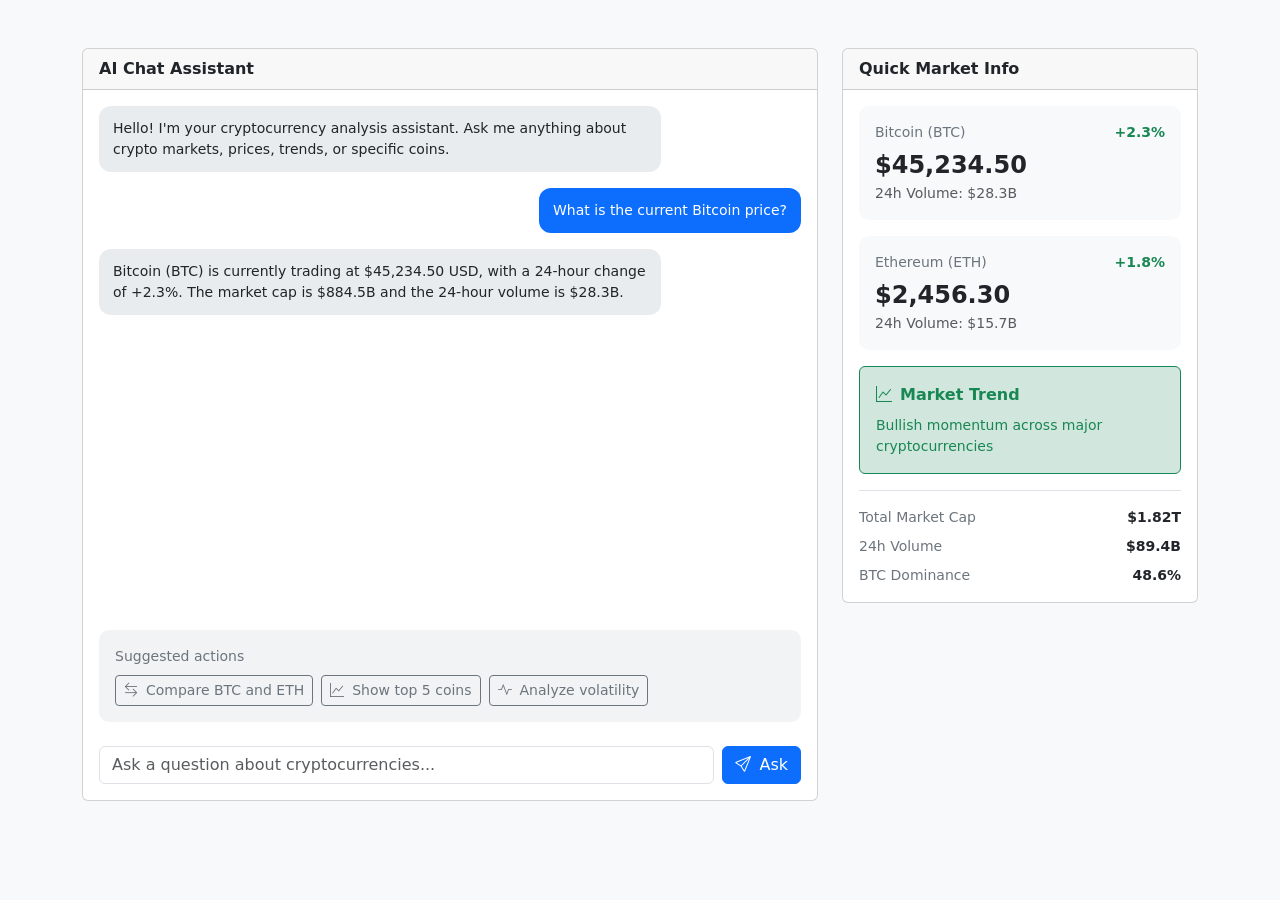
==== frontend/chat.html @ 334bed6b "add html files" ====
<!DOCTYPE html>
<html lang="en">
<head>
<meta charset="UTF-8">
<meta name="viewport" content="width=device-width, initial-scale=1">
<title>Crypto Chat</title>

<!-- Bootstrap -->
<link href="https://cdn.jsdelivr.net/npm/bootstrap@5.3.2/dist/css/bootstrap.min.css" rel="stylesheet">

<!-- Bootstrap Icons -->
<link href="https://cdn.jsdelivr.net/npm/bootstrap-icons@1.11.3/font/bootstrap-icons.css" rel="stylesheet">

<style>
body {
  background:#f8f9fa;
}

.chat-container {
  height:500px;
  overflow-y:auto;
}

.message {
  max-width:80%;
  padding:12px 14px;
  border-radius:12px;
  font-size:14px;
}

.message-user {
  background:#0d6efd;
  color:white;
  margin-left:auto;
}

.message-ai {
  background:#e9ecef;
}

.suggested-box {
  background:#f1f3f5;
  border-radius:10px;
}

.market-card {
  background:#f8f9fa;
  border-radius:10px;
}
</style>
</head>

<body>

<div class="container py-5">
  <div class="row g-4">

    <!-- CHAT -->
    <div class="col-lg-8">

      <div class="card">
        <div class="card-header fw-semibold">
          AI Chat Assistant
        </div>

        <div class="card-body">

          <!-- Messages -->
          <div id="chatMessages" class="chat-container mb-4 d-flex flex-column gap-3"></div>

          <!-- Suggested actions -->
          <div class="p-3 mb-4 suggested-box">
            <div class="small fw-medium text-secondary mb-2">
              Suggested actions
            </div>
            <div id="suggestedActions" class="d-flex flex-wrap gap-2"></div>
          </div>

          <!-- Input -->
          <div class="d-flex gap-2">
            <input
              id="chatInput"
              type="text"
              class="form-control"
              placeholder="Ask a question about cryptocurrencies..."
            />
            <button id="sendBtn" class="btn btn-primary d-flex align-items-center gap-2">
              <i class="bi bi-send"></i>
              Ask
            </button>
          </div>

        </div>
      </div>

    </div>

    <!-- SIDEBAR -->
    <div class="col-lg-4">

      <div class="card">
        <div class="card-header fw-semibold">
          Quick Market Info
        </div>

        <div class="card-body" id="marketInfo"></div>
      </div>

    </div>

  </div>
</div>

<script>
/* =========================
   MOCK DATA (dynamic JSON)
========================= */

let messages = [
  {
    id:1,
    type:"ai",
    content:"Hello! I'm your cryptocurrency analysis assistant. Ask me anything about crypto markets, prices, trends, or specific coins."
  },
  {
    id:2,
    type:"user",
    content:"What is the current Bitcoin price?"
  },
  {
    id:3,
    type:"ai",
    content:"Bitcoin (BTC) is currently trading at $45,234.50 USD, with a 24-hour change of +2.3%. The market cap is $884.5B and the 24-hour volume is $28.3B."
  }
];

const suggestedActions = [
  { label:"Compare BTC and ETH", icon:"bi-arrow-left-right" },
  { label:"Show top 5 coins", icon:"bi-graph-up" },
  { label:"Analyze volatility", icon:"bi-activity" }
];

const marketData = {
  coins:[
    {
      name:"Bitcoin (BTC)",
      change:"+2.3%",
      price:"$45,234.50",
      volume:"$28.3B",
      positive:true
    },
    {
      name:"Ethereum (ETH)",
      change:"+1.8%",
      price:"$2,456.30",
      volume:"$15.7B",
      positive:true
    }
  ],
  trend:"Bullish momentum across major cryptocurrencies",
  stats:{
    marketCap:"$1.82T",
    volume24h:"$89.4B",
    dominance:"48.6%"
  }
};


/* =========================
   CHAT RENDER
========================= */

const chatBox = document.getElementById("chatMessages");

function renderMessages() {
  chatBox.innerHTML = "";

  messages.forEach(msg => {
    const wrapper = document.createElement("div");
    wrapper.className = "d-flex " + (msg.type === "user"
      ? "justify-content-end"
      : "justify-content-start");

    const bubble = document.createElement("div");
    bubble.className =
      "message " + (msg.type === "user"
        ? "message-user"
        : "message-ai");

    bubble.textContent = msg.content;

    wrapper.appendChild(bubble);
    chatBox.appendChild(wrapper);
  });

  chatBox.scrollTop = chatBox.scrollHeight;
}


/* =========================
   SEND MESSAGE
========================= */

function sendMessage() {
  const input = document.getElementById("chatInput");
  const text = input.value.trim();
  if (!text) return;

  messages.push({
    id: Date.now(),
    type:"user",
    content:text
  });

  input.value="";
  renderMessages();

  // fake AI response
  setTimeout(() => {
    messages.push({
      id: Date.now()+1,
      type:"ai",
      content:"Thank you for your question. I'm analyzing the cryptocurrency data to provide you with an accurate answer..."
    });

    renderMessages();
  },1000);
}

document.getElementById("sendBtn").onclick = sendMessage;

document
  .getElementById("chatInput")
  .addEventListener("keypress", e => {
    if (e.key === "Enter") sendMessage();
  });


/* =========================
   SUGGESTED ACTIONS
========================= */

const actionsContainer = document.getElementById("suggestedActions");

suggestedActions.forEach(action => {
  const btn = document.createElement("button");
  btn.className = "btn btn-outline-secondary btn-sm d-flex align-items-center gap-2";

  btn.innerHTML = `
    <i class="bi ${action.icon}"></i>
    ${action.label}
  `;

  btn.onclick = () => {
    document.getElementById("chatInput").value = action.label;
  };

  actionsContainer.appendChild(btn);
});


/* =========================
   MARKET INFO RENDER
========================= */

const marketContainer = document.getElementById("marketInfo");

function renderMarket() {

  const coinsHTML = marketData.coins.map(c => `
    <div class="p-3 mb-3 market-card">
      <div class="d-flex justify-content-between mb-1">
        <span class="small text-secondary">${c.name}</span>
        <span class="small fw-semibold ${c.positive ? 'text-success':'text-danger'}">
          ${c.change}
        </span>
      </div>
      <div class="fs-4 fw-bold">${c.price}</div>
      <div class="small text-muted">24h Volume: ${c.volume}</div>
    </div>
  `).join("");

  marketContainer.innerHTML = `
    ${coinsHTML}

    <div class="p-3 mb-3 border border-success rounded bg-success-subtle">
      <div class="d-flex align-items-center gap-2 mb-2">
        <i class="bi bi-graph-up text-success"></i>
        <span class="fw-semibold text-success">Market Trend</span>
      </div>
      <div class="small text-success">
        ${marketData.trend}
      </div>
    </div>

    <div class="pt-3 border-top">
      <div class="d-flex justify-content-between small mb-2">
        <span class="text-secondary">Total Market Cap</span>
        <span class="fw-semibold">${marketData.stats.marketCap}</span>
      </div>
      <div class="d-flex justify-content-between small mb-2">
        <span class="text-secondary">24h Volume</span>
        <span class="fw-semibold">${marketData.stats.volume24h}</span>
      </div>
      <div class="d-flex justify-content-between small">
        <span class="text-secondary">BTC Dominance</span>
        <span class="fw-semibold">${marketData.stats.dominance}</span>
      </div>
    </div>
  `;
}


/* =========================
   INIT
========================= */

renderMessages();
renderMarket();

</script>

</body>
</html>
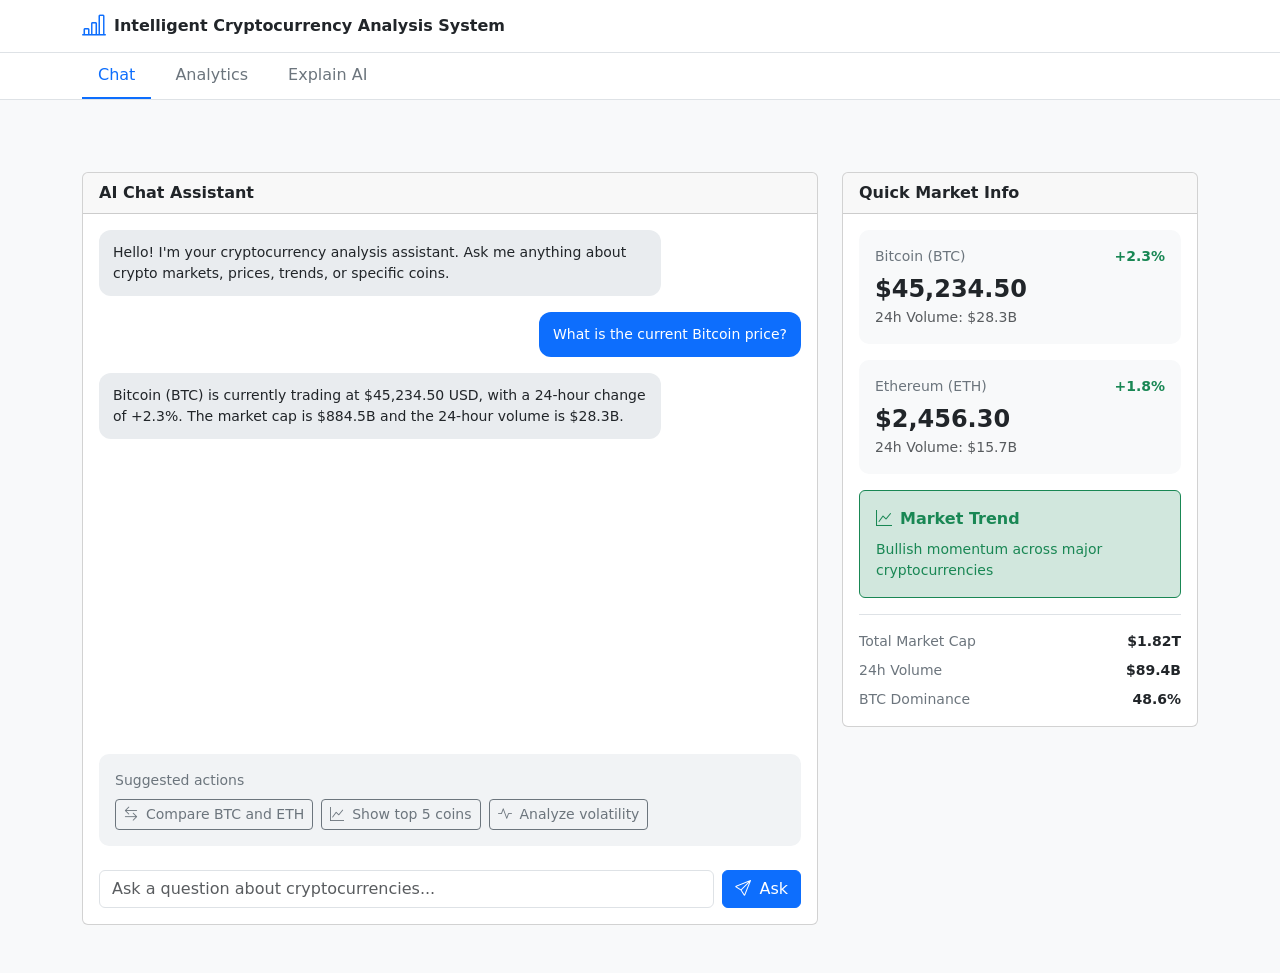
==== commit 59d979f2: "add navbar" ====
--- a/frontend/chat.html
+++ b/frontend/chat.html
@@ -51,6 +51,8 @@
 </head>
 
 <body>
+
+<div id="navbar"></div>
 
 <div class="container py-5">
   <div class="row g-4">
@@ -320,5 +322,20 @@
 
 </script>
 
+<script>
+fetch("navbar.html")
+  .then(res => res.text())
+  .then(data => {
+    document.getElementById("navbar").innerHTML = data;
+    const links = document.querySelectorAll(".navbar-tabs a");
+
+    links.forEach(link => {
+      if (window.location.pathname.includes(link.getAttribute("href"))) {
+        link.classList.add("active");
+      }
+    });
+  });
+</script>
+
 </body>
 </html>
